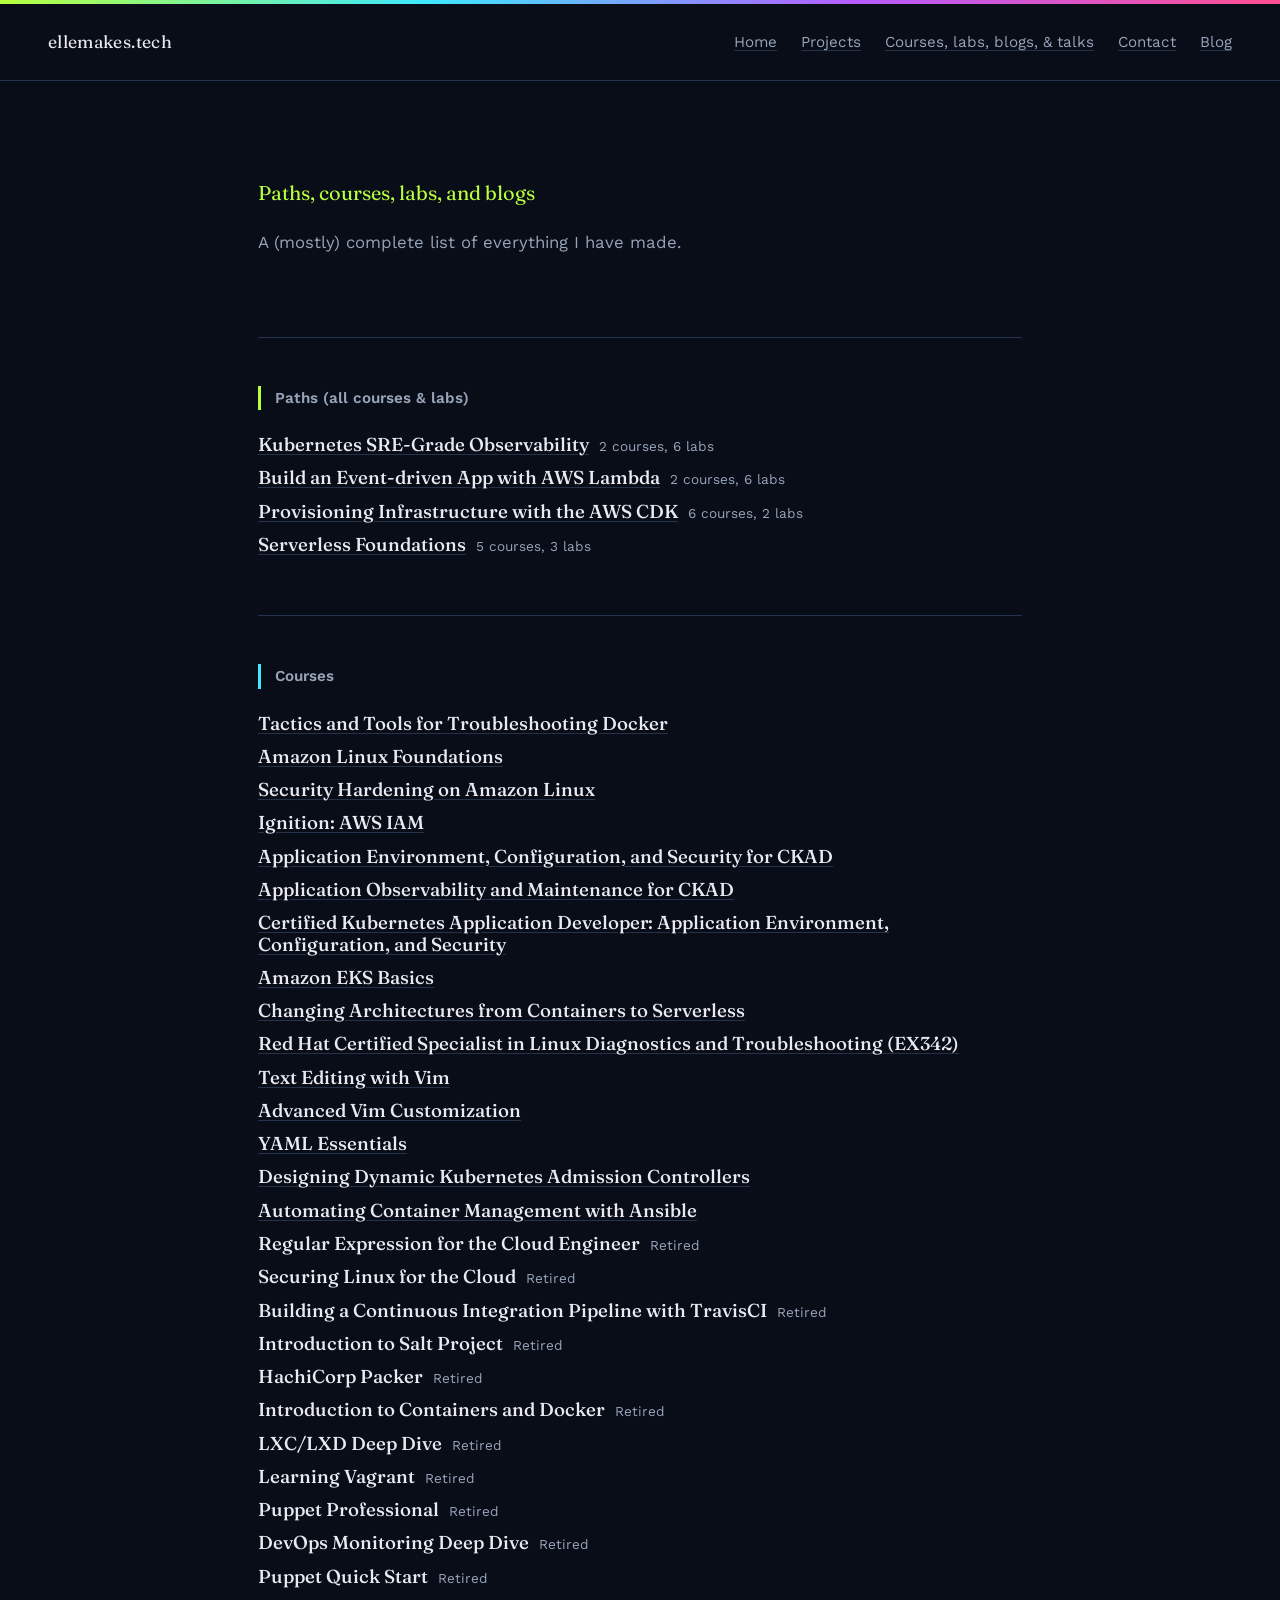
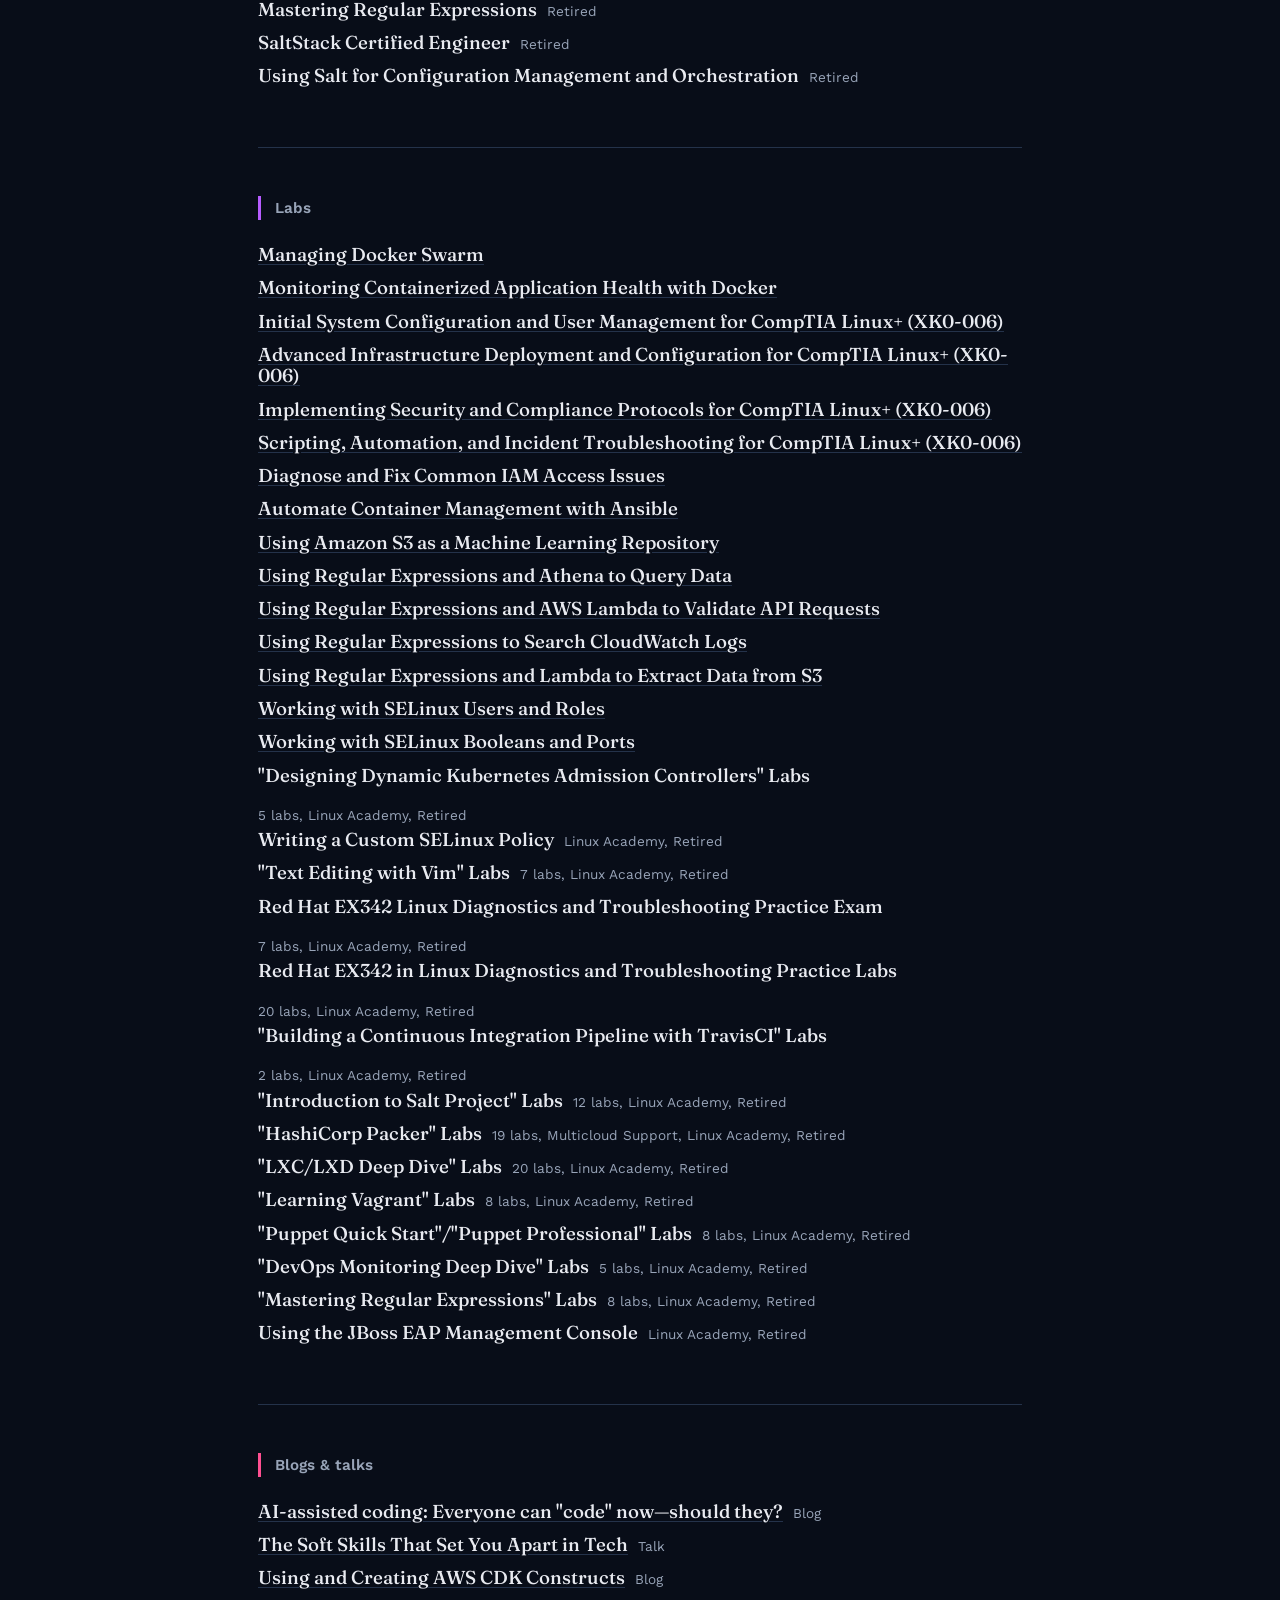
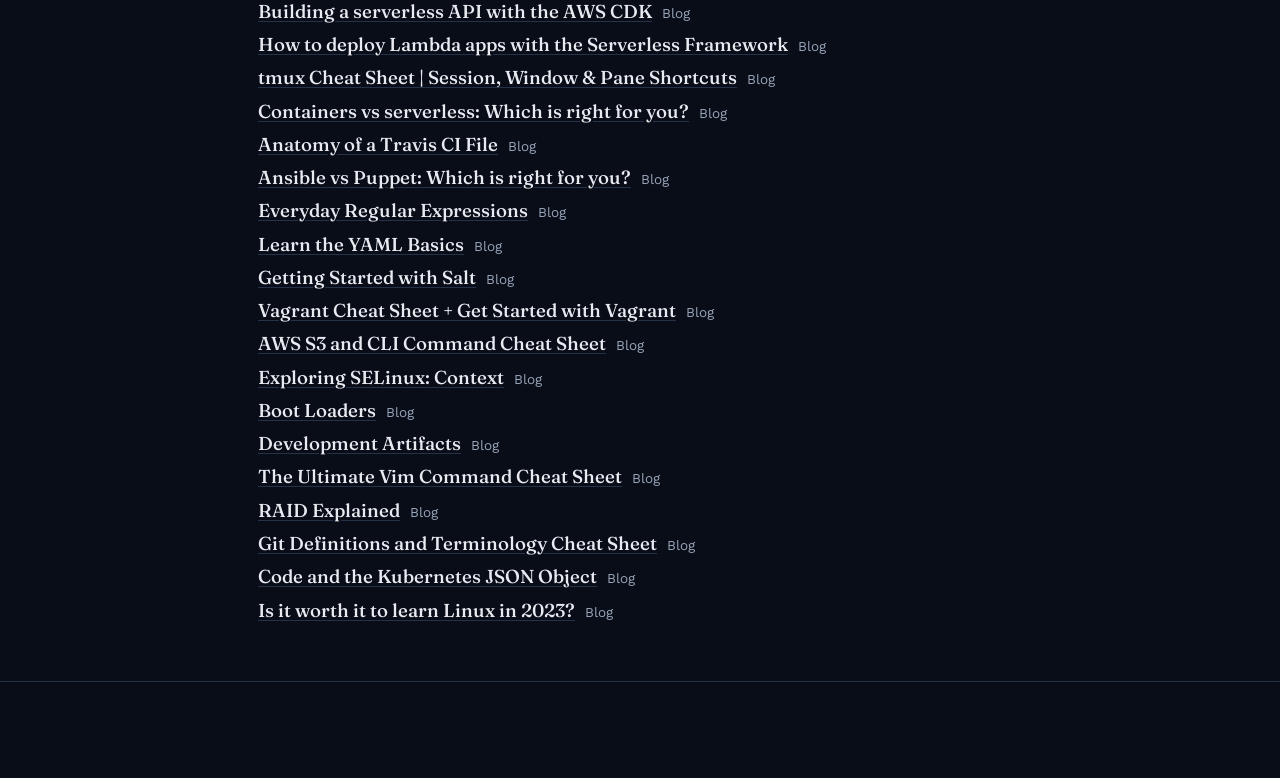
==== content.html @ 8720d89d "portfolio" ====
<!doctype html>
<html lang="en">
<head>
  <meta charset="utf-8" />
  <meta name="viewport" content="width=device-width, initial-scale=1" />
  <title>ellemakes.tech</title>
  <meta name="description" content="Technical educator and writer. Hands-on cloud/DevOps curriculum, assessment design, and technical writing." />
  <meta name="theme-color" content="#080D18" />
  <link rel="canonical" href="https://ellemakes.tech/" />
  <meta property="og:title" content="Elle Krout — Technical educator & writer" />
  <meta property="og:type" content="website" />
  <meta property="og:url" content="https://ellemakes.tech/" />
  <link rel="preconnect" href="https://fonts.googleapis.com" />
  <link rel="preconnect" href="https://fonts.gstatic.com" crossorigin />
  <link href="https://fonts.googleapis.com/css2?family=Fraunces:opsz,wght@9..144,400;9..144,500;9..144,600&family=Work+Sans:wght@400;500;600&display=swap" rel="stylesheet" />
  <link rel="stylesheet" href="styles.css" />
</head>
<body>
  <a class="skip-link" href="#main">Skip to content</a>

  <div class="spectrum-bar" aria-hidden="true"></div>

  <header class="topbar">
    <span class="wordmark">ellemakes.tech</span> 
    <nav class="topnav" aria-label="Primary">
      <a href="index.html">Home</a>
      <a href="index.html#projects">Projects</a>
      <a href="index.html#courses">Courses, labs, blogs, & talks</a>
      <a href="index.html#contact">Contact</a>
      <a href="https://blog.kittenin.space">Blog</a>
    </nav>
  </header>

  <main id="main">
    <section class="hero">
      <p class="role">Paths, courses, labs, and blogs</p>
      <p class="bio">
        A (mostly) complete list of everything I have made.
      </p>
    </section>

    <section id="paths" class="block block--paths">
      <p class="kicker">Paths (all courses & labs)</p>
          <div class="entry-head">
            <h3><a href="https://www.pluralsight.com/paths/kubernetes-sre-grade-observability">Kubernetes SRE-Grade Observability</a></h3>
            <span class="entry-meta">2 courses, 6 labs</span>
          </div>
          <div class="entry-head">
            <h3><a href="https://www.pluralsight.com/paths/build-an-event-driven-app-with-aws-lambda">Build an Event-driven App with AWS Lambda</a></h3>
            <span class="entry-meta">2 courses, 6 labs</span>
          </div>
          <div class="entry-head">
            <h3><a href="https://www.pluralsight.com/paths/provisioning-infrastructure-with-the-aws-cdk">Provisioning Infrastructure with the AWS CDK</a></h3>
            <span class="entry-meta">6 courses, 2 labs</span>
          </div>
          <div class="entry-head">
            <h3><a href="https://www.pluralsight.com/paths/serverless-foundations">Serverless Foundations</a></h3>
            <span class="entry-meta">5 courses, 3 labs</span>
          </div>
    </section>

    <section id="projects" class="block block--projects">
      <p class="kicker">Courses</p>
          <div class="entry-head">
            <h3><a href="https://www.pluralsight.com/courses/tactics-and-tools-for-troubleshooting-docker">Tactics and Tools for Troubleshooting Docker</a></h3>
          </div>
          <div class="entry-head">
            <h3><a href="https://www.pluralsight.com/courses/amazon-linux-foundations">Amazon Linux Foundations</a></h3>
          </div>
          <div class="entry-head">
            <h3><a href="https://www.pluralsight.com/courses/security-hardening-amazon-linux">Security Hardening on Amazon Linux</a></h3>
          </div>
          <div class="entry-head">
            <h3><a href="https://www.pluralsight.com/courses/aws-iam">Ignition: AWS IAM</a></h3>
          </div>
          <div class="entry-head">
            <h3><a href="https://www.pluralsight.com/courses/application-environment-configuration-security-ckad-cert">Application Environment, Configuration, and Security for CKAD</a></h3>
          </div>
          <div class="entry-head">
            <h3><a href="https://www.pluralsight.com/courses/application-observability-maintenance-ckad-cert">Application Observability and Maintenance for CKAD</a></h3>
          </div>
          <div class="entry-head">
            <h3><a href="https://www.pluralsight.com/courses/ckad-application-environment-configuration-security-cert">Certified Kubernetes Application Developer: Application Environment, Configuration, and Security</a></h3>
          </div>
          <div class="entry-head">
            <h3><a href="https://www.pluralsight.com/courses/amazon-eks-basics">Amazon EKS Basics</a></h3>
          </div>
          <div class="entry-head">
            <h3><a href="https://www.pluralsight.com/courses/changing-architectures-from-containers-to-serverless">Changing Architectures from Containers to Serverless</a></h3>
          </div>
          <div class="entry-head">
            <h3><a href="https://www.pluralsight.com/courses/red-hat-certified-specialist-in-linux-diagnostics-and-troubleshooting-ex342">Red Hat Certified Specialist in Linux Diagnostics and Troubleshooting (EX342)</a></h3>
          </div>
          <div class="entry-head">
            <h3><a href="https://www.pluralsight.com/courses/text-editing-with-vim">Text Editing with Vim</a></h3>
          </div>
          <div class="entry-head">
            <h3><a href="https://www.pluralsight.com/courses/advanced-vim-customization">Advanced Vim Customization</a></h3>
          </div>
          <div class="entry-head">
            <h3><a href="https://www.pluralsight.com/courses/yaml-essentials">YAML Essentials</a></h3>
          </div>
          <div class="entry-head">
            <h3><a href="https://www.pluralsight.com/courses/designing-dynamic-kubernetes-admission-controllers">Designing Dynamic Kubernetes Admission Controllers</a></h3>
          </div>
          <div class="entry-head">
            <h3><a href="https://www.pluralsight.com/courses/ansible-container-management-automating">Automating Container Management with Ansible</a></h3>
          </div>
          <div class="entry-head">
            <h3>Regular Expression for the Cloud Engineer</h3>
            <span class="entry-meta">Retired</span>
          </div>
          <div class="entry-head">
            <h3>Securing Linux for the Cloud</h3>
            <span class="entry-meta">Retired</span>
          </div>
          <div class="entry-head">
            <h3>Building a Continuous Integration Pipeline with TravisCI</h3>
            <span class="entry-meta">Retired</span>
          </div>
          <div class="entry-head">
            <h3>Introduction to Salt Project</h3>
            <span class="entry-meta">Retired</span>
          </div>
          <div class="entry-head">
            <h3>HachiCorp Packer</h3>
            <span class="entry-meta">Retired</span>
          </div>
          <div class="entry-head">
            <h3>Introduction to Containers and Docker</h3>
            <span class="entry-meta">Retired</span>
          </div>
          <div class="entry-head">
            <h3>LXC/LXD Deep Dive</h3>
            <span class="entry-meta">Retired</span>
          </div>
          <div class="entry-head">
            <h3>Learning Vagrant</h3>
            <span class="entry-meta">Retired</span>
          </div>
          <div class="entry-head">
            <h3>Puppet Professional</h3>
            <span class="entry-meta">Retired</span>
          </div>
          <div class="entry-head">
            <h3>DevOps Monitoring Deep Dive</h3>
            <span class="entry-meta">Retired</span>
          </div>
          <div class="entry-head">
            <h3>Puppet Quick Start</h3>
            <span class="entry-meta">Retired</span>
          </div>
          <div class="entry-head">
            <h3>Mastering Regular Expressions</h3>
            <span class="entry-meta">Retired</span>
          </div>
          <div class="entry-head">
            <h3>SaltStack Certified Engineer</h3>
            <span class="entry-meta">Retired</span>
          </div>
          <div class="entry-head">
            <h3>Using Salt for Configuration Management and Orchestration</h3>
            <span class="entry-meta">Retired</span>
          </div>
    </section>

    <section id="courses" class="block block--courses">
      <p class="kicker">Labs</p>
      <div class="entry-head">
        <h3><a href="https://www.pluralsight.com/labs/aws/managing-docker-swarm">Managing Docker Swarm</a></h3>
      </div>
      <div class="entry-head">
        <h3><a href="https://www.pluralsight.com/labs/aws/monitoring-containerized-application-health-with-docker">Monitoring Containerized Application Health with Docker</a></h3>
      </div>
      <div class="entry-head">
        <h3><a href="https://www.pluralsight.com/labs/aws/initial-system-configuration-and-user-management-for-comptia-linux-xk0-006">Initial System Configuration and User Management for CompTIA Linux+ (XK0-006)</a></h3>
      </div>
      <div class="entry-head">
        <h3><a href="https://www.pluralsight.com/labs/aws/advanced-infrastructure-deployment-and-configuration-for-comptia-linux">Advanced Infrastructure Deployment and Configuration for CompTIA Linux+ (XK0-006)</a></h3>
      </div>
      <div class="entry-head">
        <h3><a href="https://www.pluralsight.com/labs/aws/implementing-security-and-compliance-protocols-for-comptia-linux-xk0-006">Implementing Security and Compliance Protocols for CompTIA Linux+ (XK0-006)</a></h3>
      </div>
      <div class="entry-head">
        <h3><a href="https://www.pluralsight.com/labs/aws/scripting-automation-and-incident-troubleshooting-for-comptia-linux-xk0-006">Scripting, Automation, and Incident Troubleshooting for CompTIA Linux+ (XK0-006)</a></h3>
      </div>
      <div class="entry-head">
        <h3><a href="https://www.pluralsight.com/labs/aws/diagnose-and-fix-common-iam-access-issues">Diagnose and Fix Common IAM Access Issues</a></h3>
      </div>
      <div class="entry-head">
        <h3><a href="https://www.pluralsight.com/labs/aws/automate-container-management-with-ansible">Automate Container Management with Ansible</a></h3>
      </div>
      <div class="entry-head">
        <h3><a href="https://www.pluralsight.com/labs/aws/using-amazon-s3-as-a-machine-learning-repository">Using Amazon S3 as a Machine Learning Repository</a></h3>
      </div>
      <div class="entry-head">
        <h3><a href="https://www.pluralsight.com/labs/aws/using-regular-expressions-and-athena-to-query-data">Using Regular Expressions and Athena to Query Data</a></h3>
      </div>
      <div class="entry-head">
        <h3><a href="https://www.pluralsight.com/labs/aws/using-regular-expressions-and-aws-lambda-to-validate-api-requests">Using Regular Expressions and AWS Lambda to Validate API Requests</a></h3>
      </div>
      <div class="entry-head">
        <h3><a href="https://www.pluralsight.com/labs/aws/using-regular-expressions-to-search-cloudwatch-logs">Using Regular Expressions to Search CloudWatch Logs</a></h3>
      </div>
      <div class="entry-head">
        <h3><a href="https://www.pluralsight.com/labs/aws/using-regular-expressions-and-lambda-to-extract-data-from-s3">Using Regular Expressions and Lambda to Extract Data from S3</a></h3>
      </div>
      <div class="entry-head">
        <h3><a href="https://www.pluralsight.com/labs/aws/working-with-selinux-users-and-roles">Working with SELinux Users and Roles</a></h3>
      </div>
      <div class="entry-head">
        <h3><a href="https://www.pluralsight.com/labs/aws/working-with-selinux-booleans-and-ports">Working with SELinux Booleans and Ports</a></h3>
      </div>
      <div class="entry-head">
        <h3>"Designing Dynamic Kubernetes Admission Controllers" Labs</h3>
        <span class="entry-meta">5 labs, Linux Academy, Retired</span>
      </div>
      <div class="entry-head">
        <h3>Writing a Custom SELinux Policy</h3>
        <span class="entry-meta">Linux Academy, Retired</span>
      </div>
      <div class="entry-head">
        <h3>"Text Editing with Vim" Labs</h3>
        <span class="entry-meta">7 labs, Linux Academy, Retired</span>
      </div>
      <div class="entry-head">
        <h3>Red Hat EX342 Linux Diagnostics and Troubleshooting Practice Exam</h3>
        <span class="entry-meta">7 labs, Linux Academy, Retired</span>
      </div>
      <div class="entry-head">
        <h3>Red Hat EX342 in Linux Diagnostics and Troubleshooting Practice Labs</h3>
        <span class="entry-meta">20 labs, Linux Academy, Retired</span>
      </div>
      <div class="entry-head">
        <h3>"Building a Continuous Integration Pipeline with TravisCI" Labs</h3>
        <span class="entry-meta">2 labs, Linux Academy, Retired</span>
      </div>
      <div class="entry-head">
        <h3>"Introduction to Salt Project" Labs</h3>
        <span class="entry-meta">12 labs, Linux Academy, Retired</span>
      </div>
      <div class="entry-head">
        <h3>"HashiCorp Packer" Labs</h3>
        <span class="entry-meta">19 labs, Multicloud Support, Linux Academy, Retired</span>
      </div>
      <div class="entry-head">
        <h3>"LXC/LXD Deep Dive" Labs</h3>
        <span class="entry-meta">20 labs, Linux Academy, Retired</span>
      </div>
      <div class="entry-head">
        <h3>"Learning Vagrant" Labs</h3>
        <span class="entry-meta">8 labs, Linux Academy, Retired</span>
      </div>
      <div class="entry-head">
        <h3>"Puppet Quick Start"/"Puppet Professional" Labs</h3>
        <span class="entry-meta">8 labs, Linux Academy, Retired</span>
      </div>
      <div class="entry-head">
        <h3>"DevOps Monitoring Deep Dive" Labs</h3>
        <span class="entry-meta">5 labs, Linux Academy, Retired</span>
      </div>
      <div class="entry-head">
        <h3>"Mastering Regular Expressions" Labs</h3>
        <span class="entry-meta">8 labs, Linux Academy, Retired</span>
      </div>
      <div class="entry-head">
        <h3>Using the JBoss EAP Management Console</h3>
        <span class="entry-meta">Linux Academy, Retired</span>
      </div>
    </section>

    <section id="contact" class="block block--writing">
      <p class="kicker">Blogs & talks</p>
      <div class="entry-head">
        <h3><a href="https://www.pluralsight.com/resources/blog/software-development/ai-assisted-coding">AI-assisted coding: Everyone can "code" now—should they?</a></h3>
        <span class="entry-meta">Blog</span>
      </div>
      <div class="entry-head">
        <h3><a href="https://www.pluralsight.com/resources/webinars/tech-talk/soft-skills">The Soft Skills That Set You Apart in Tech</a></h3>
        <span class="entry-meta">Talk</span>
      </div>
      <div class="entry-head">
        <h3><a href="https://www.pluralsight.com/resources/blog/cloud/using-creating-aws-cdk-constructs">Using and Creating AWS CDK Constructs</a></h3>
        <span class="entry-meta">Blog</span>
      </div>
      <div class="entry-head">
        <h3><a href="https://www.pluralsight.com/resources/blog/cloud/serverless-api-aws-cdk">Building a serverless API with the AWS CDK</a></h3>
        <span class="entry-meta">Blog</span>
      </div>
      <div class="entry-head">
        <h3><a href="https://www.pluralsight.com/resources/blog/cloud/deploying-lambda-applications-serverless-framework">How to deploy Lambda apps with the Serverless Framework</a></h3>
        <span class="entry-meta">Blog</span>
      </div>
      <div class="entry-head">
        <h3><a href="https://www.pluralsight.com/resources/blog/cloud/tmux-cheat-sheet">tmux Cheat Sheet | Session, Window & Pane Shortcuts</a></h3>
        <span class="entry-meta">Blog</span>
      </div>
      <div class="entry-head">
        <h3><a href="https://www.pluralsight.com/resources/blog/cloud/containers-vs-serverless-which-is-right-for-you">Containers vs serverless: Which is right for you?</a></h3>
        <span class="entry-meta">Blog</span>
      </div>
      <div class="entry-head">
        <h3><a href="https://www.pluralsight.com/resources/blog/cloud/anatomy-of-a-travis-ci-file">Anatomy of a Travis CI File</a></h3>
        <span class="entry-meta">Blog</span>
      </div>
      <div class="entry-head">
        <h3><a href="https://www.pluralsight.com/resources/blog/cloud/ansible-vs-puppet-which-is-right-for-you">Ansible vs Puppet: Which is right for you?</a></h3>
        <span class="entry-meta">Blog</span>
      </div>
      <div class="entry-head">
        <h3><a href="https://www.pluralsight.com/resources/blog/cloud/everyday-regular-expressions">Everyday Regular Expressions</a></h3>
        <span class="entry-meta">Blog</span>
      </div>
      <div class="entry-head">
        <h3><a href="https://www.pluralsight.com/resources/blog/cloud/learn-the-yaml-basics">Learn the YAML Basics</a></h3>
        <span class="entry-meta">Blog</span>
      </div>
      <div class="entry-head">
        <h3><a href="https://www.pluralsight.com/resources/blog/cloud/getting-started-with-salt">Getting Started with Salt</a></h3>
        <span class="entry-meta">Blog</span>
      </div>
      <div class="entry-head">
        <h3><a href="https://www.pluralsight.com/resources/blog/cloud/vagrant-cheat-sheet-get-started-with-vagrant">Vagrant Cheat Sheet + Get Started with Vagrant</a></h3>
        <span class="entry-meta">Blog</span>
      </div>
      <div class="entry-head">
        <h3><a href="https://www.pluralsight.com/resources/blog/cloud/aws-s3-cheat-sheet">AWS S3 and CLI Command Cheat Sheet</a></h3>
        <span class="entry-meta">Blog</span>
      </div>
      <div class="entry-head">
        <h3><a href="https://www.pluralsight.com/resources/blog/cloud/exploring-selinux-context">Exploring SELinux: Context</a></h3>
        <span class="entry-meta">Blog</span>
      </div>
      <div class="entry-head">
        <h3><a href="https://www.pluralsight.com/resources/blog/cloud/boot-loaders">Boot Loaders</a></h3>
        <span class="entry-meta">Blog</span>
      </div>
      <div class="entry-head">
        <h3><a href="https://www.pluralsight.com/resources/blog/cloud/development-artifacts">Development Artifacts</a></h3>
        <span class="entry-meta">Blog</span>
      </div>
      <div class="entry-head">
        <h3><a href="https://www.pluralsight.com/resources/blog/cloud/a-vim-cheat-sheet-reference-guide">The Ultimate Vim Command Cheat Sheet</a></h3>
        <span class="entry-meta">Blog</span>
      </div>
      <div class="entry-head">
        <h3><a href="https://www.pluralsight.com/resources/blog/cloud/raid-explained">RAID Explained</a></h3>
        <span class="entry-meta">Blog</span>
      </div>
      <div class="entry-head">
        <h3><a href="https://www.pluralsight.com/resources/blog/cloud/git-terms-explained">Git Definitions and Terminology Cheat Sheet</a></h3>
        <span class="entry-meta">Blog</span>
      </div>
      <div class="entry-head">
        <h3><a href="https://www.pluralsight.com/resources/blog/cloud/code-kubernetes-json-object">Code and the Kubernetes JSON Object</a></h3>
        <span class="entry-meta">Blog</span>
      </div>
      <div class="entry-head">
        <h3><a href="https://www.pluralsight.com/resources/blog/software-development/should-i-learn-linux-2023">Is it worth it to learn Linux in 2023?</a></h3>
        <span class="entry-meta">Blog</span>
      </div>
    </section>
  </main>

  <footer id="contact" class="footer">

  </footer>
</body>
</html>
---- styles.css ----
/* ---------------------------------------------------
   Tokens
--------------------------------------------------- */
:root {
  --bg: #080D18;
  --surface: #0E1626;
  --border: #24324A;

  --text: #E8EAF0;
  --text-muted: #98A4B8;

  --primary: #B8FF3D;   /* acid green — the one bold accent */
  --secondary: #B65CFF; /* electric violet — courses & labs marker */
  --tertiary: #FF4F91;  /* hot coral — writing marker */
  --accent: #3DE8FF;    /* electric cyan — projects marker */

  --font-display: "Fraunces", Georgia, serif;
  --font-body: "Work Sans", system-ui, sans-serif;

  --measure: 65ch;
  --radius: 6px;
}

/* ---------------------------------------------------
   Reset & base
--------------------------------------------------- */
*, *::before, *::after { box-sizing: border-box; }

html {
  color-scheme: dark;
  scroll-behavior: smooth;
}

body {
  margin: 0;
  background: var(--bg);
  color: var(--text);
  font-family: var(--font-body);
  font-size: 1rem;
  line-height: 1.6;
  -webkit-font-smoothing: antialiased;
}

h1, h2, h3 {
  font-family: var(--font-display);
  font-weight: 500;
  line-height: 1.15;
  margin: 0 0 0.5em;
}

p { margin: 0 0 1em; }

a {
  color: var(--text);
  text-decoration-color: var(--border);
  text-underline-offset: 3px;
  transition: color 0.15s ease, text-decoration-color 0.15s ease;
}

a:hover {
  color: var(--primary);
  text-decoration-color: var(--primary);
}

a:focus-visible,
button:focus-visible {
  outline: 2px solid var(--primary);
  outline-offset: 3px;
  border-radius: 2px;
}

ul { list-style: none; margin: 0; padding: 0; }

.skip-link {
  position: absolute;
  left: -999px;
  top: 0;
  background: var(--primary);
  color: var(--bg);
  padding: 0.5em 1em;
  z-index: 100;
}
.skip-link:focus {
  left: 1rem;
  top: 1rem;
}

/* ---------------------------------------------------
   Signature spectrum bar
--------------------------------------------------- */
.spectrum-bar {
  height: 4px;
  width: 100%;
  background: linear-gradient(
    90deg,
    var(--primary),
    var(--accent),
    var(--secondary),
    var(--tertiary)
  );
}

/* ---------------------------------------------------
   Top bar
--------------------------------------------------- */
.topbar {
  display: flex;
  flex-wrap: wrap;
  align-items: center;
  justify-content: space-between;
  gap: 1rem;
  padding: 1.5rem clamp(1.25rem, 5vw, 3rem);
  border-bottom: 1px solid var(--border);
}

.wordmark {
  font-family: var(--font-display);
  font-size: 1.1rem;
  letter-spacing: 0.02em;
}

.topnav {
  display: flex;
  gap: 1.5rem;
  flex-wrap: wrap;
}

.topnav a {
  font-size: 0.95rem;
  color: var(--text-muted);
}

.topnav a:hover { color: var(--primary); }

/* ---------------------------------------------------
   Layout shell
--------------------------------------------------- */
main {
  max-width: 860px;
  margin: 0 auto;
  padding: 0 clamp(1.25rem, 5vw, 3rem);
}

/* ---------------------------------------------------
   Hero
--------------------------------------------------- */
.hero {
  padding: clamp(3rem, 10vw, 6rem) 0 clamp(2.5rem, 6vw, 4rem);
  max-width: var(--measure);
}

.hero h1 {
  font-size: clamp(2.5rem, 6vw, 3.75rem);
  color: var(--text);
}

.hero .role {
  font-family: var(--font-display);
  font-size: 1.25rem;
  color: var(--primary);
  margin-bottom: 1.25rem;
}

.hero .bio {
  color: var(--text-muted);
  font-size: 1.05rem;
  max-width: 52ch;
}

/* ---------------------------------------------------
   Content blocks
--------------------------------------------------- */
.block {
  padding: clamp(2rem, 5vw, 3rem) 0;
  border-top: 1px solid var(--border);
}

.kicker {
  font-family: var(--font-body);
  font-weight: 600;
  font-size: 0.95rem;
  color: var(--text-muted);
  margin-bottom: 1.5rem;
  padding-left: 0.9rem;
  border-left: 3px solid var(--marker, var(--primary));
}

.block--paths { --marker: var(--primary); }
.block--projects { --marker: var(--accent); }
.block--courses  { --marker: var(--secondary); }
.block--writing  { --marker: var(--tertiary); }

.entry-list {
  display: flex;
  flex-direction: column;
  gap: 1.75rem;
}

.entry-list--tight { gap: 0.6rem; }

.entry-head {
  display: flex;
  flex-wrap: wrap;
  align-items: baseline;
  gap: 0.6rem;
  margin-bottom: 0.15rem;
}

.entry h3 {
  font-size: 1.15rem;
}

.entry p {
  color: var(--text-muted);
  margin-bottom: 0;
}

.entry-meta {
  font-size: 0.85rem;
  color: var(--text-muted);
}

/* Featured card inside Courses & labs */
.featured {
  background: var(--surface);
  border: 1px solid var(--border);
  border-radius: var(--radius);
  padding: 1.5rem;
  margin-bottom: 1.5rem;
}

.featured h3 { font-size: 1.2rem; margin-bottom: 0.4rem; }
.featured p { color: var(--text-muted); margin-bottom: 0; }

.block-note {
  color: var(--secondary);
  padding-top: 10px;
}

.writing-group {
  margin-bottom: 1.75rem;
}

.writing-group:last-child { margin-bottom: 0; }

.writing-group h3 {
  font-size: 1rem;
  font-weight: 500;
  color: var(--text-muted);
  margin-bottom: 0.6rem;
}

/* ---------------------------------------------------
   Footer
--------------------------------------------------- */
.footer {
  border-top: 1px solid var(--border);
  padding: clamp(2rem, 5vw, 3rem) clamp(1.25rem, 5vw, 3rem) 3rem;
  text-align: left;
}

.footer > p {
  font-family: var(--font-display);
  font-size: 1.1rem;
  margin-bottom: 0.75rem;
}

.contact-links {
  display: flex;
  gap: 1.5rem;
  flex-wrap: wrap;
}

.contact-links a {
  color: var(--text-muted);
}
.contact-links a:hover { color: var(--primary); }

/* ---------------------------------------------------
   Motion & accessibility
--------------------------------------------------- */
@media (prefers-reduced-motion: reduce) {
  html { scroll-behavior: auto; }
  a, button { transition: none; }
}

/* ---------------------------------------------------
   Small screens
--------------------------------------------------- */
@media (max-width: 480px) {
  .topbar { padding: 1.25rem 1.25rem; }
  .topnav { gap: 1rem; }
}
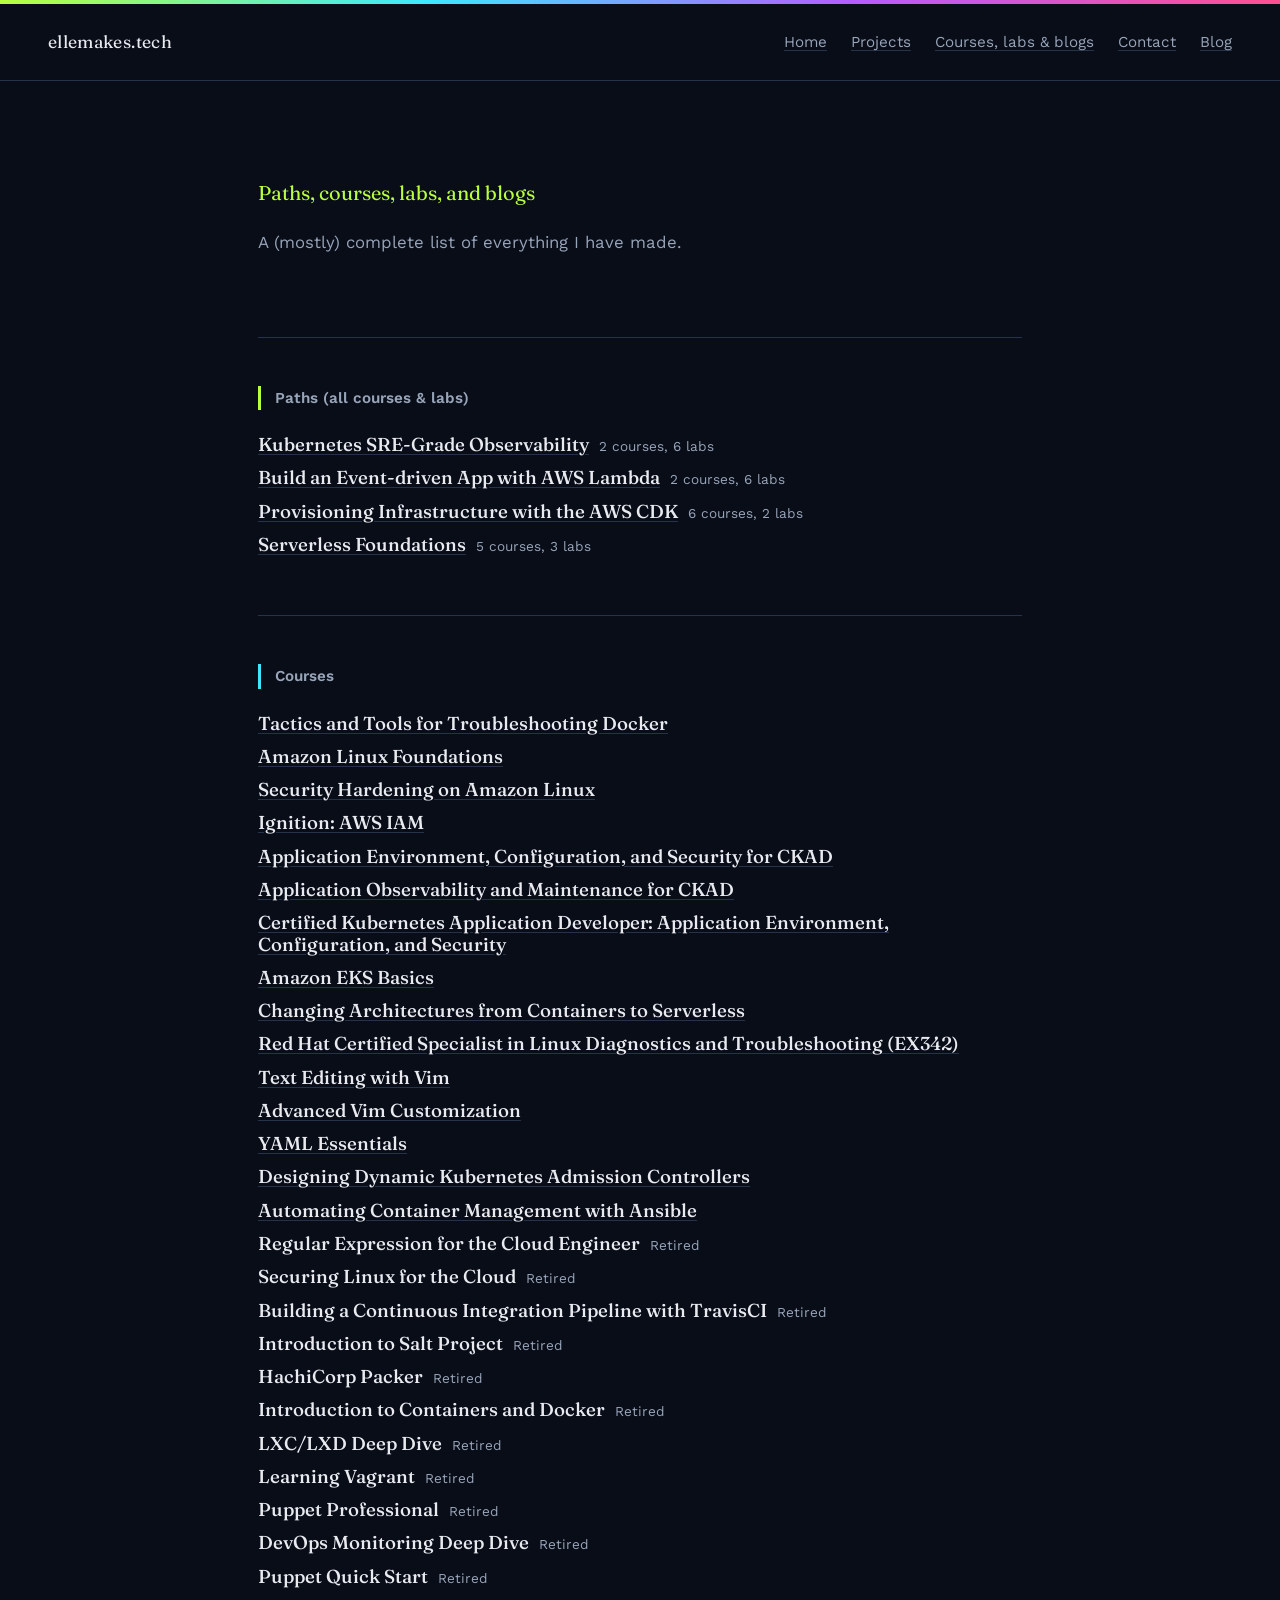
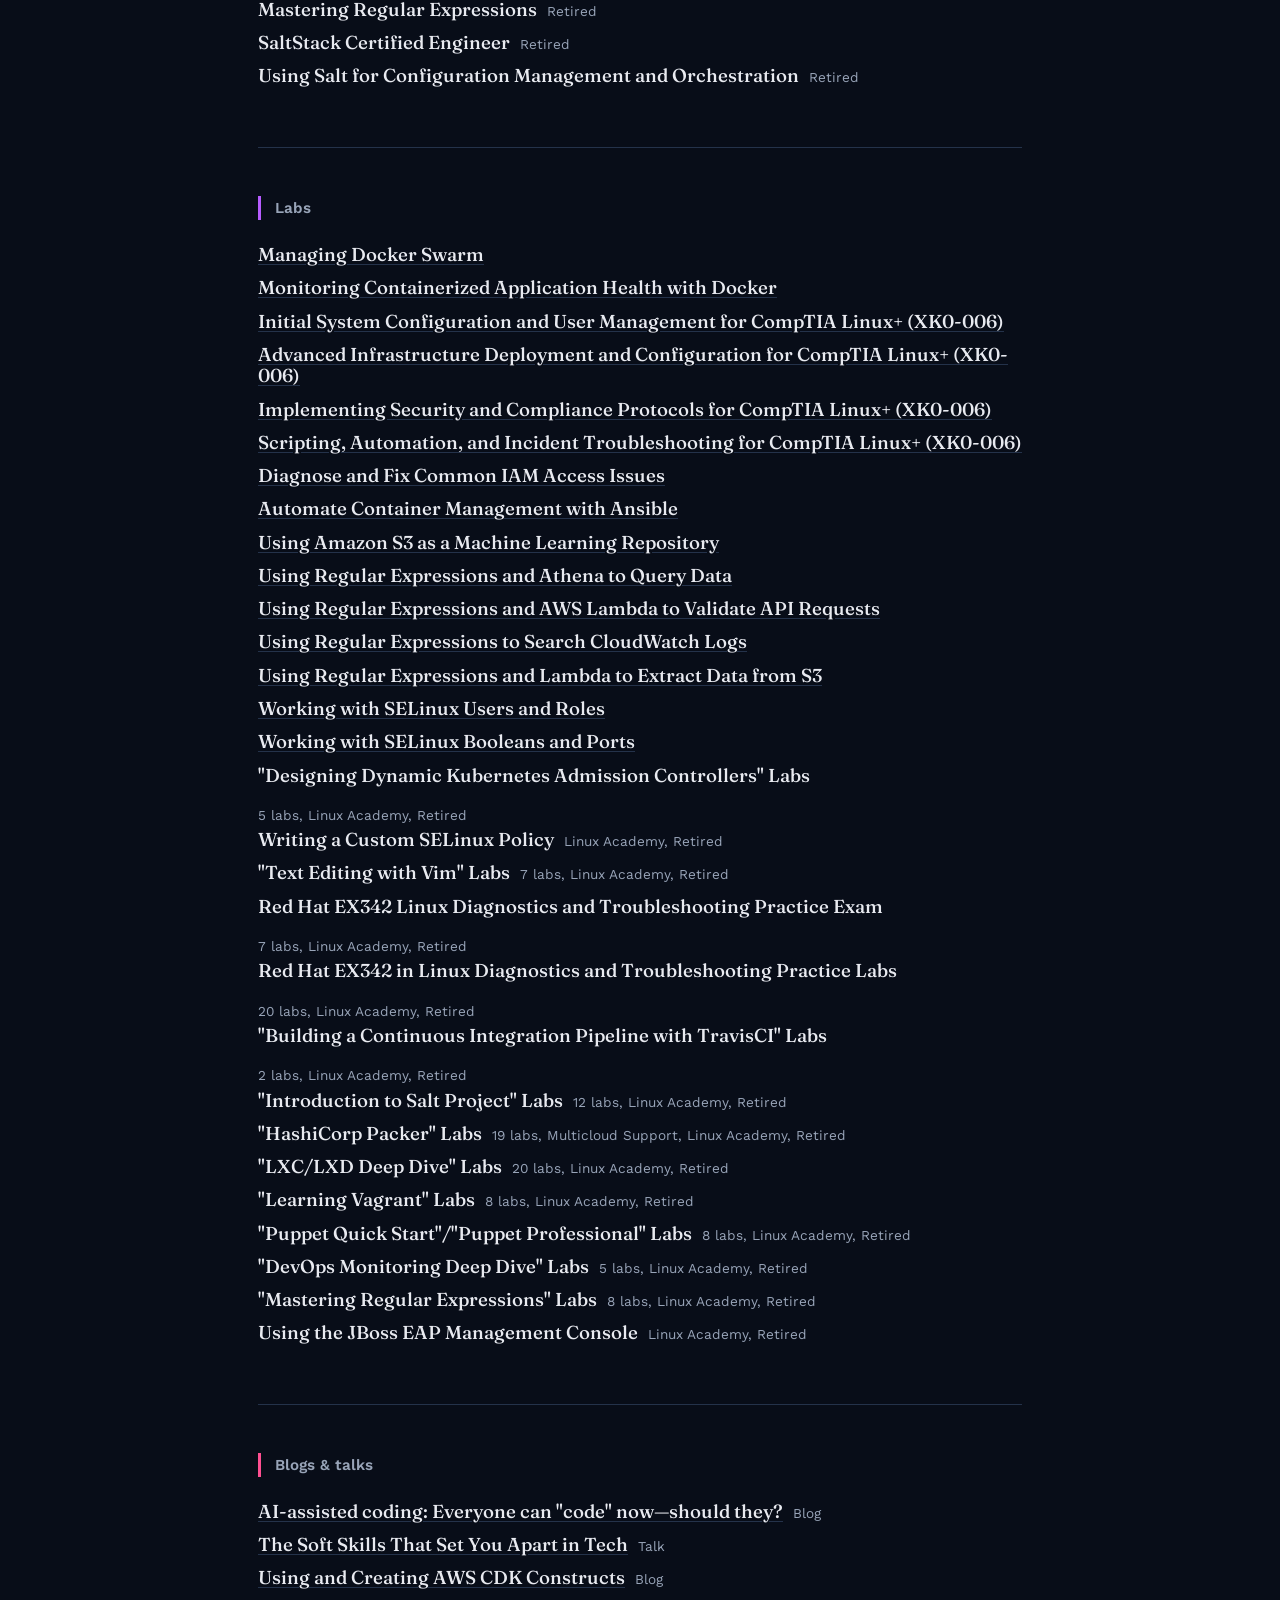
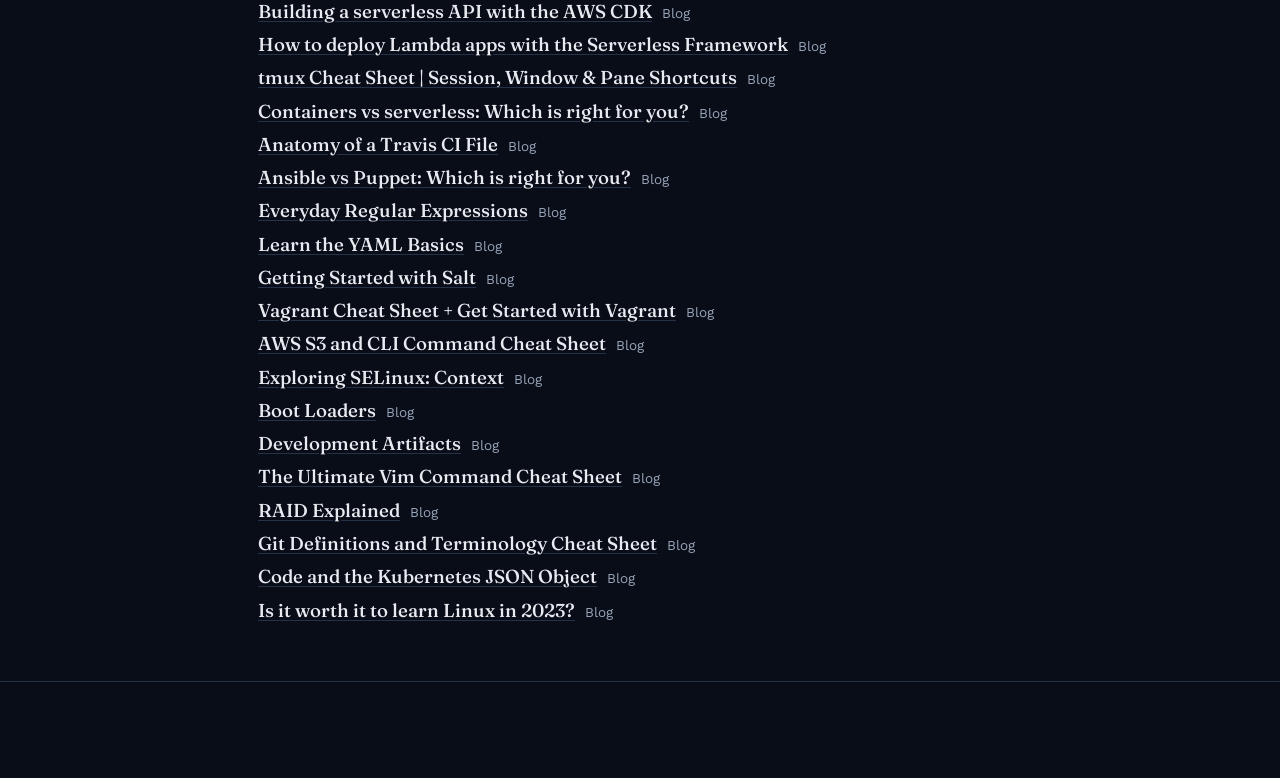
==== commit bad49b47: "nav fix" ====
--- a/content.html
+++ b/content.html
@@ -25,7 +25,7 @@
     <nav class="topnav" aria-label="Primary">
       <a href="index.html">Home</a>
       <a href="index.html#projects">Projects</a>
-      <a href="index.html#courses">Courses, labs, blogs, & talks</a>
+      <a href="index.html#courses">Courses, labs & blogs</a>
       <a href="index.html#contact">Contact</a>
       <a href="https://blog.kittenin.space">Blog</a>
     </nav>
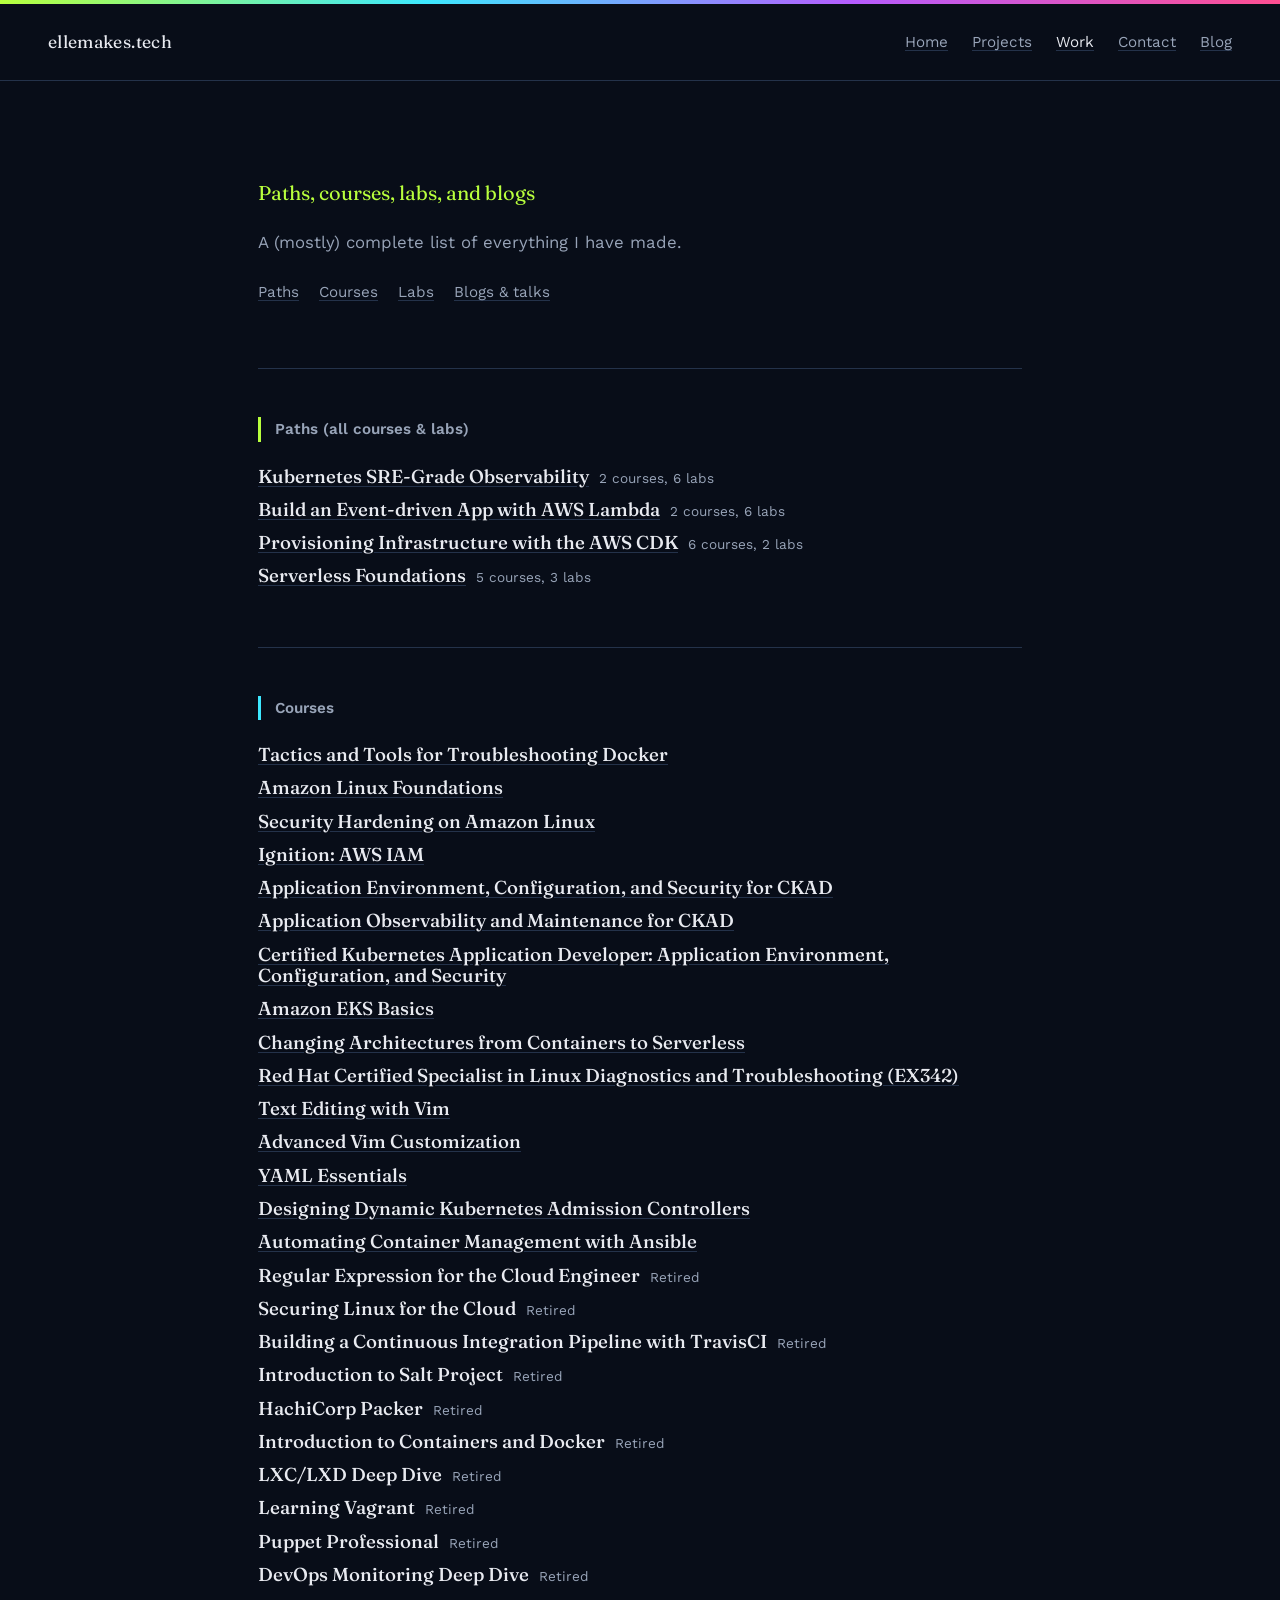
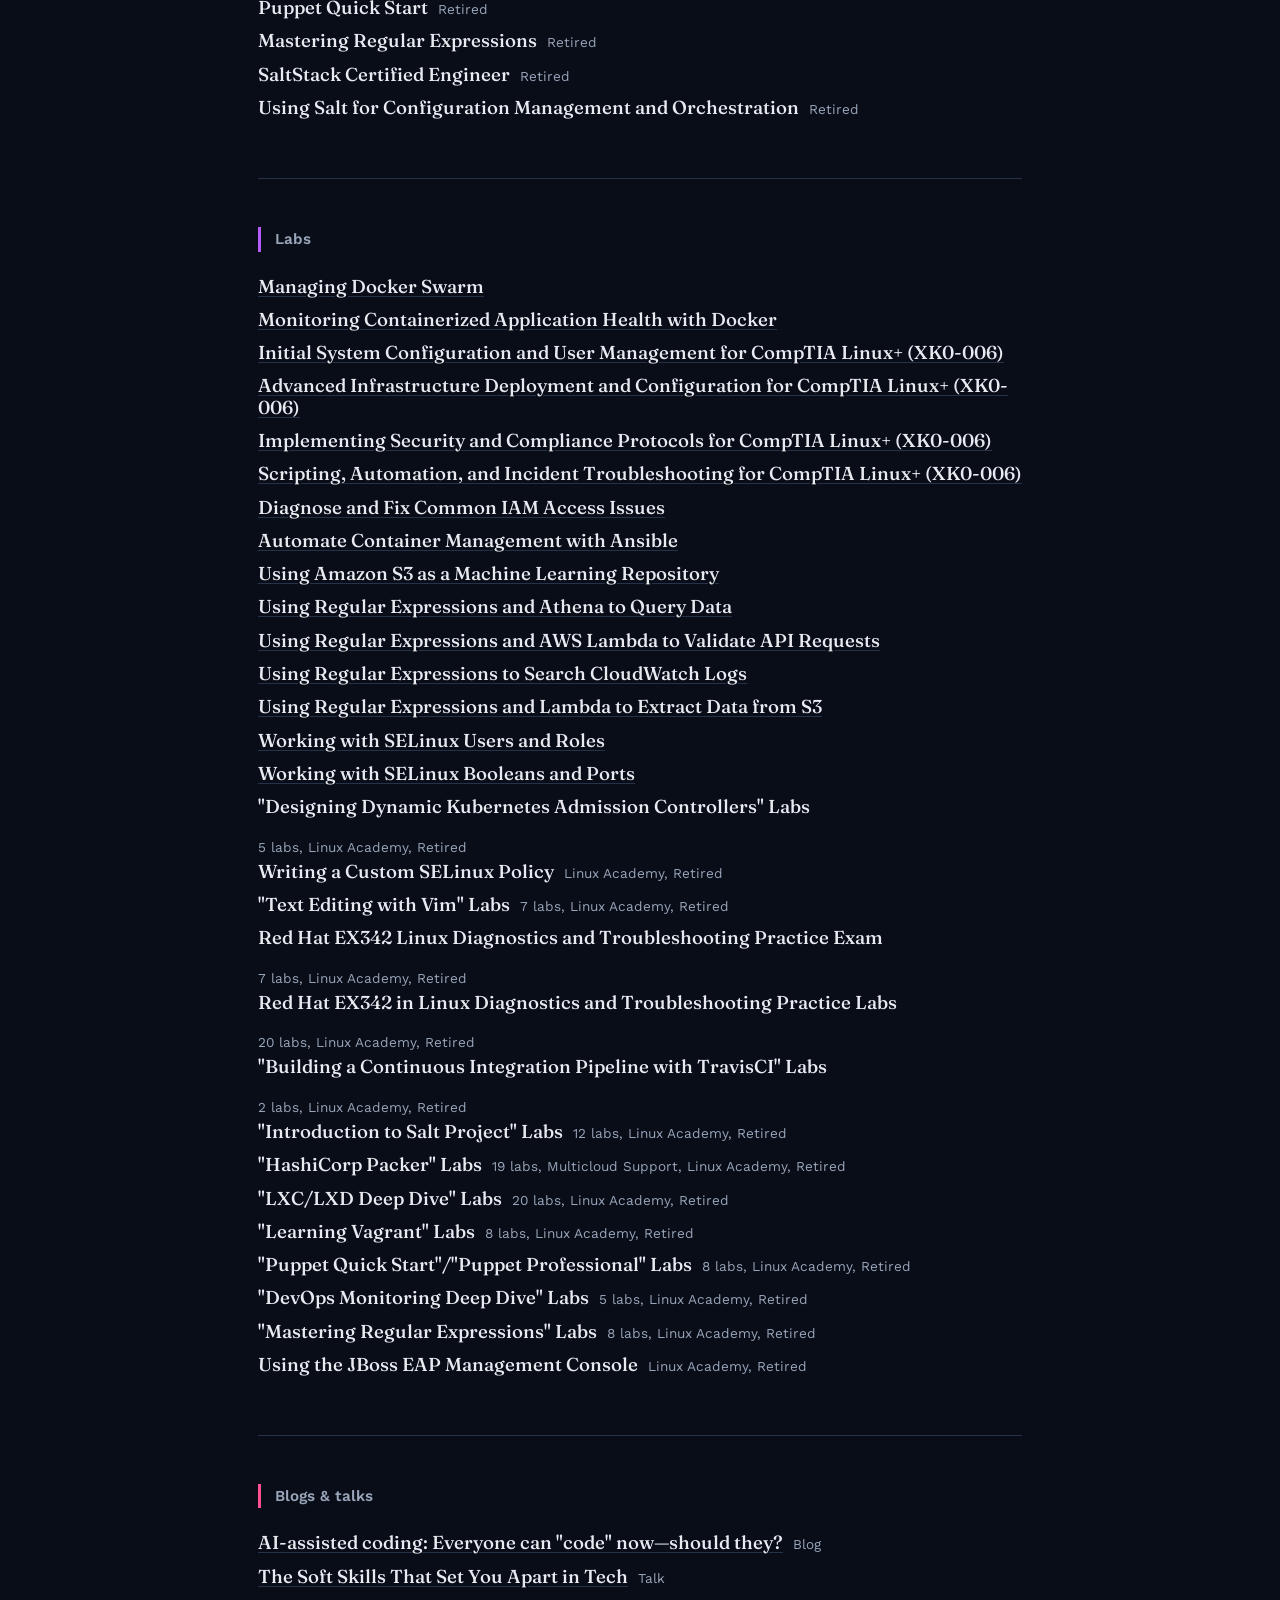
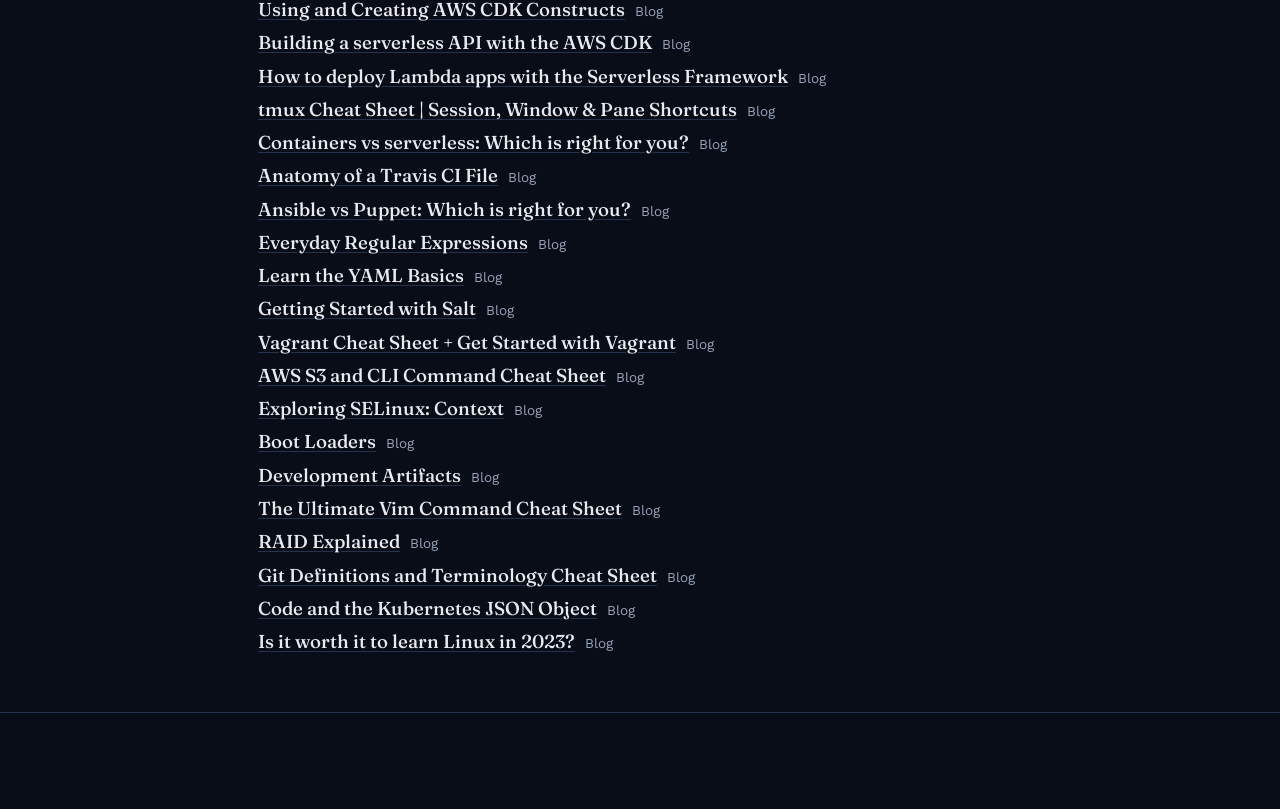
==== commit 583e3ee4: "more nav tweaks" ====
--- a/content.html
+++ b/content.html
@@ -6,10 +6,10 @@
   <title>ellemakes.tech</title>
   <meta name="description" content="Technical educator and writer. Hands-on cloud/DevOps curriculum, assessment design, and technical writing." />
   <meta name="theme-color" content="#080D18" />
-  <link rel="canonical" href="https://ellemakes.tech/" />
+  <link rel="canonical" href="https://ellemakes.tech/content.html" />
   <meta property="og:title" content="Elle Krout — Technical educator & writer" />
   <meta property="og:type" content="website" />
-  <meta property="og:url" content="https://ellemakes.tech/" />
+  <meta property="og:url" content="https://ellemakes.tech/content.html" />
   <link rel="preconnect" href="https://fonts.googleapis.com" />
   <link rel="preconnect" href="https://fonts.gstatic.com" crossorigin />
   <link href="https://fonts.googleapis.com/css2?family=Fraunces:opsz,wght@9..144,400;9..144,500;9..144,600&family=Work+Sans:wght@400;500;600&display=swap" rel="stylesheet" />
@@ -25,7 +25,7 @@
     <nav class="topnav" aria-label="Primary">
       <a href="index.html">Home</a>
       <a href="index.html#projects">Projects</a>
-      <a href="index.html#courses">Courses, labs & blogs</a>
+      <a href="content.html" aria-current="page">Work</a>
       <a href="index.html#contact">Contact</a>
       <a href="https://blog.kittenin.space">Blog</a>
     </nav>
@@ -37,6 +37,12 @@
       <p class="bio">
         A (mostly) complete list of everything I have made.
       </p>
+      <nav class="subnav" aria-label="On this page">
+        <a href="#paths">Paths</a>
+        <a href="#courses">Courses</a>
+        <a href="#labs">Labs</a>
+        <a href="#writing">Blogs & talks</a>
+      </nav>
     </section>
 
     <section id="paths" class="block block--paths">
@@ -59,7 +65,7 @@
           </div>
     </section>
 
-    <section id="projects" class="block block--projects">
+    <section id="courses" class="block block--projects">
       <p class="kicker">Courses</p>
           <div class="entry-head">
             <h3><a href="https://www.pluralsight.com/courses/tactics-and-tools-for-troubleshooting-docker">Tactics and Tools for Troubleshooting Docker</a></h3>
@@ -164,7 +170,7 @@
           </div>
     </section>
 
-    <section id="courses" class="block block--courses">
+    <section id="labs" class="block block--courses">
       <p class="kicker">Labs</p>
       <div class="entry-head">
         <h3><a href="https://www.pluralsight.com/labs/aws/managing-docker-swarm">Managing Docker Swarm</a></h3>
@@ -269,7 +275,7 @@
       </div>
     </section>
 
-    <section id="contact" class="block block--writing">
+    <section id="writing" class="block block--writing">
       <p class="kicker">Blogs & talks</p>
       <div class="entry-head">
         <h3><a href="https://www.pluralsight.com/resources/blog/software-development/ai-assisted-coding">AI-assisted coding: Everyone can "code" now—should they?</a></h3>
@@ -362,7 +368,7 @@
     </section>
   </main>
 
-  <footer id="contact" class="footer">
+  <footer class="footer">
 
   </footer>
 </body>
--- a/styles.css
+++ b/styles.css
@@ -131,6 +131,22 @@
 }
 
 .topnav a:hover { color: var(--primary); }
+.topnav a[aria-current="page"] { color: var(--text); }
+
+/* In-page jump links (full list page) */
+.subnav {
+  display: flex;
+  flex-wrap: wrap;
+  gap: 0.5rem 1.25rem;
+  margin-top: 1.5rem;
+}
+
+.subnav a {
+  font-size: 0.95rem;
+  color: var(--text-muted);
+}
+
+.subnav a:hover { color: var(--primary); }
 
 /* ---------------------------------------------------
    Layout shell
